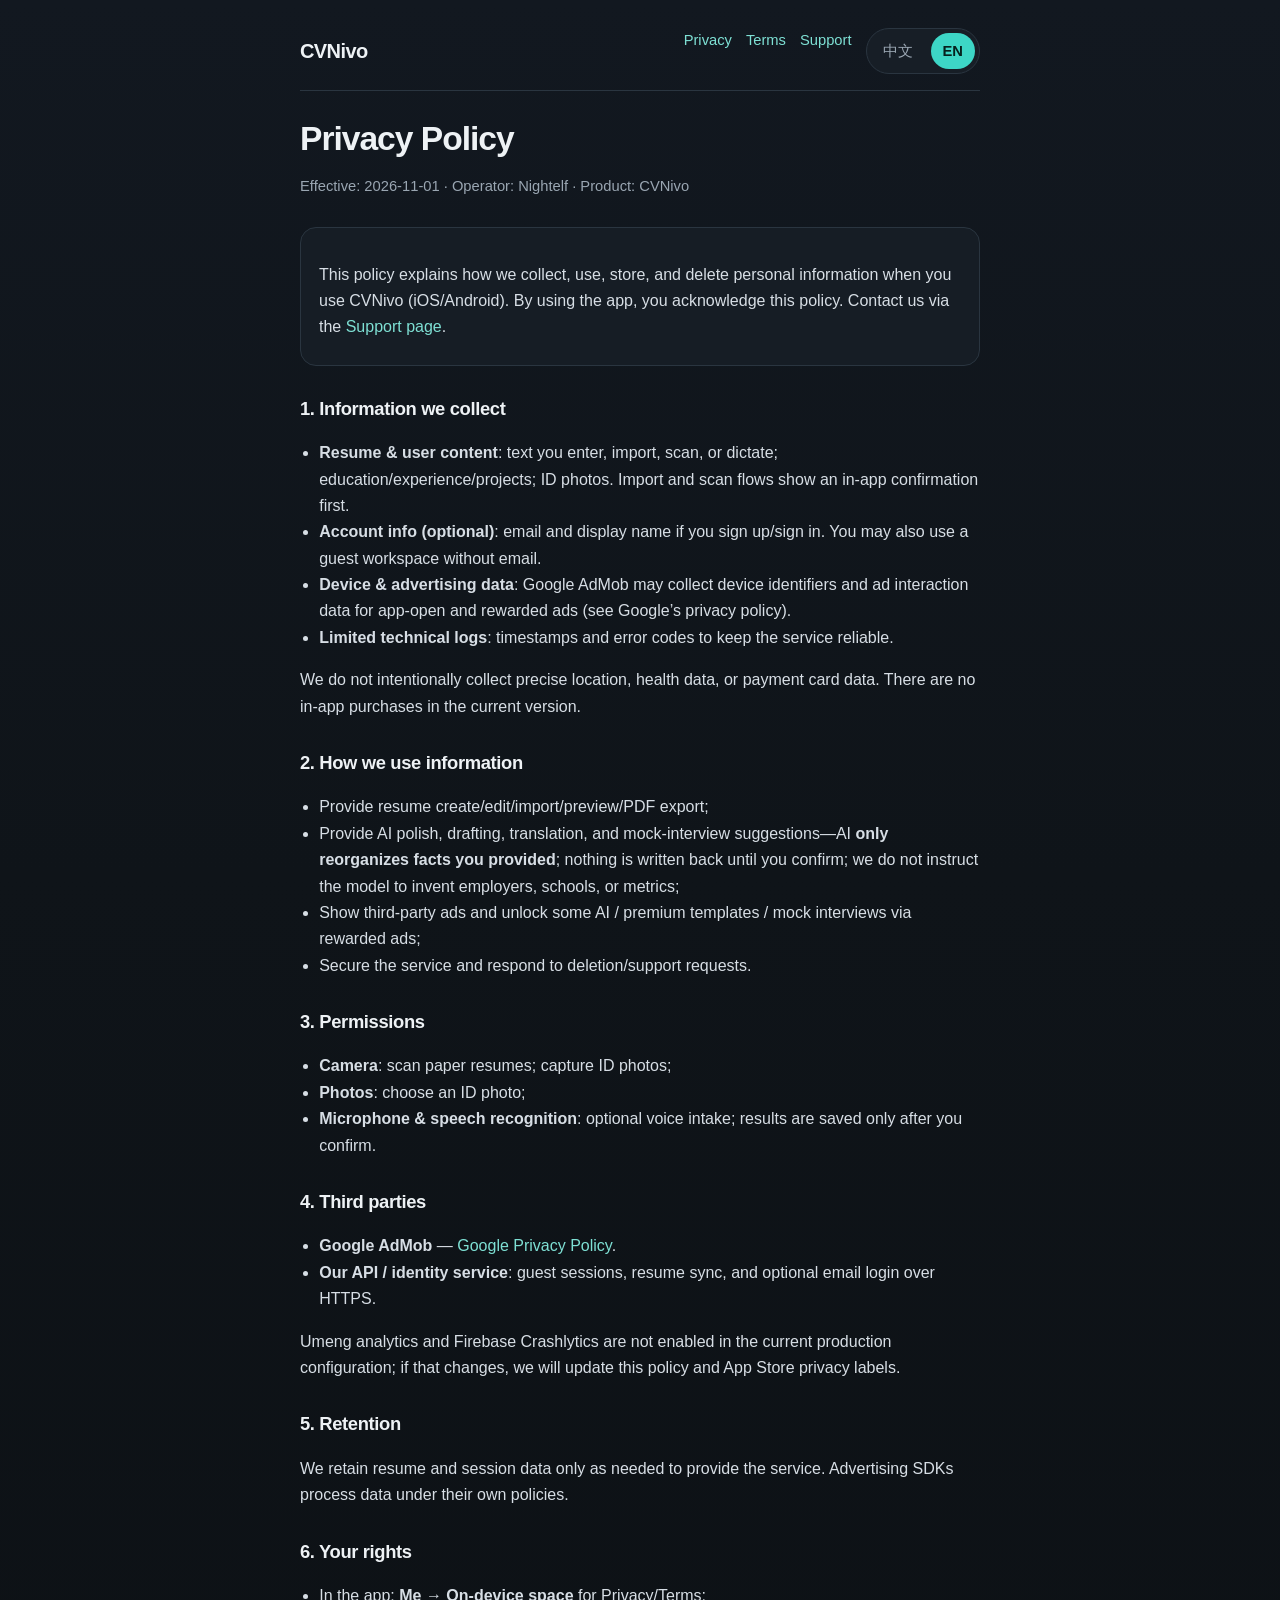
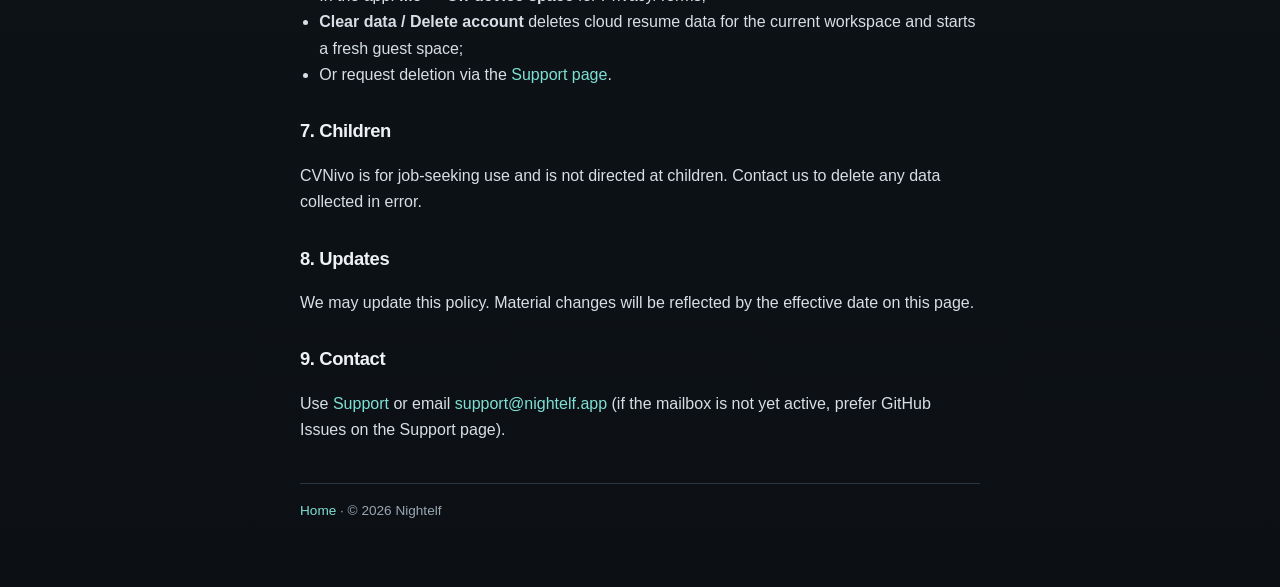
==== privacy.html @ fb0bdf8f "Add CVNivo bilingual legal site for GitHub Pages Privacy, terms, support, and hub pages for App Stor" ====
<!DOCTYPE html>
<html lang="zh">
  <head>
    <meta charset="utf-8" />
    <meta name="viewport" content="width=device-width, initial-scale=1" />
    <title>CVNivo Privacy Policy</title>
    <link rel="stylesheet" href="styles.css" />
  </head>
  <body>
    <div class="wrap">
      <header class="topnav">
        <a class="brand" href="index.html">CVNivo</a>
        <nav class="navlinks">
          <a href="privacy.html"
            ><span class="zh-inline">隐私政策</span
            ><span class="en-inline">Privacy</span></a
          >
          <a href="terms.html"
            ><span class="zh-inline">服务条款</span
            ><span class="en-inline">Terms</span></a
          >
          <a href="support.html"
            ><span class="zh-inline">支持</span
            ><span class="en-inline">Support</span></a
          >
          <div class="lang" role="group" aria-label="Language">
            <button type="button" data-lang="zh">中文</button>
            <button type="button" data-lang="en">EN</button>
          </div>
        </nav>
      </header>

      <article class="zh">
        <h1>隐私政策</h1>
        <p class="meta">生效日期：2026-11-01 · 运营方：Nightelf · 产品：CVNivo</p>

        <div class="card">
          <p>
            本政策说明我们在你使用 CVNivo（iOS / Android 应用）时如何收集、使用、存储与删除个人信息。使用本应用即表示你已阅读本政策。如有疑问，请通过
            <a href="support.html">支持页面</a> 联系我们。
          </p>
        </div>

        <h2>1. 我们收集哪些信息</h2>
        <ul>
          <li>
            <strong>简历与用户内容</strong
            >：你填写、导入、扫描或语音录入的简历正文、教育/经历/项目、证件照等。导入与扫描前应用内会再次提示确认。
          </li>
          <li>
            <strong>账户信息（可选）</strong
            >：若你注册或登录，可能收集电子邮箱与显示名；默认也可使用无需邮箱的本机访客工作区。
          </li>
          <li>
            <strong>设备与广告相关数据</strong
            >：为展示开屏广告与激励广告，Google AdMob 可能收集设备标识符、广告互动等广告数据（详见 Google 隐私政策）。
          </li>
          <li>
            <strong>技术日志</strong
            >：为保障服务可用，服务器可能记录请求时间、错误码等有限诊断信息（不含用于出售的个人信息）。
          </li>
        </ul>
        <p>我们不主动收集精确位置、健康信息或支付卡信息。当前版本无应用内购。</p>

        <h2>2. 我们如何使用信息</h2>
        <ul>
          <li>提供简历创建、编辑、导入、预览与 PDF 导出等核心功能；</li>
          <li>
            提供 AI 润色、成稿、翻译与模拟面试建议——AI
            <strong>仅基于你已提供的内容重组表述</strong
            >，建议需你确认后才会写回简历；我们不会指示模型编造公司、学校或量化业绩；
          </li>
          <li>展示第三方广告，并通过观看激励广告解锁部分 AI / 精品模板 / 模拟面试能力；</li>
          <li>维护安全、防止滥用，以及响应你的删除与支持请求。</li>
        </ul>

        <h2>3. 权限说明</h2>
        <ul>
          <li><strong>相机</strong>：扫描纸质简历、拍摄证件照；</li>
          <li><strong>相册</strong>：选择证件照；</li>
          <li>
            <strong>麦克风与语音识别</strong
            >：语音建档听写；识别结果需你确认后才会写入简历。
          </li>
        </ul>
        <p>你可以在系统设置中随时关闭上述权限；关闭后相关功能不可用，不影响其他功能。</p>

        <h2>4. 第三方服务</h2>
        <ul>
          <li>
            <strong>Google AdMob</strong>：广告展示与激励广告。详见
            <a href="https://policies.google.com/privacy" rel="noopener"
              >Google 隐私政策</a
            >。
          </li>
          <li>
            <strong>业务服务器 / 身份服务</strong
            >：用于访客会话、简历同步与（若启用）邮箱登录。传输使用 HTTPS。
          </li>
        </ul>
        <p>
          当前生产配置未启用友盟统计与 Firebase
          Crashlytics；若日后启用，我们将更新本政策与 App Store 隐私标签。
        </p>

        <h2>5. 存储与跨境</h2>
        <p>
          简历与会话数据存储在我们的业务服务及你使用的设备本地。第三方广告 SDK
          可能按其自身政策在其服务器处理数据。我们仅在提供服务所需的期限内保留数据。
        </p>

        <h2>6. 你的权利：查阅、清除与删除</h2>
        <ul>
          <li>
            在应用内打开 <strong>我的 → 本机空间</strong> 可查看隐私政策与服务条款；
          </li>
          <li>
            使用 <strong>清除数据 / 删除账户</strong>
            可删除当前工作区的云端简历数据，并在本机重建空白访客空间；
          </li>
          <li>
            也可通过 <a href="support.html">支持页面</a> 提交删除请求。我们将在合理期限内处理。
          </li>
        </ul>

        <h2>7. 儿童与未成年人</h2>
        <p>
          CVNivo
          面向求职场景，不以儿童为主要用户。若你认为我们误收集了儿童信息，请联系我们删除。
        </p>

        <h2>8. 政策更新</h2>
        <p>
          我们可能更新本政策。重大变更将通过应用内或本页面更新日期提示。继续使用即视为接受更新后的政策。
        </p>

        <h2>9. 联系我们</h2>
        <p>
          请访问 <a href="support.html">支持与反馈</a>，或发送邮件至
          <a href="mailto:support@nightelf.app">support@nightelf.app</a>（若该邮箱尚未启用，请优先使用支持页中的 GitHub
          Issues）。
        </p>
      </article>

      <article class="en">
        <h1>Privacy Policy</h1>
        <p class="meta">
          Effective: 2026-11-01 · Operator: Nightelf · Product: CVNivo
        </p>

        <div class="card">
          <p>
            This policy explains how we collect, use, store, and delete personal
            information when you use CVNivo (iOS/Android). By using the app, you
            acknowledge this policy. Contact us via the
            <a href="support.html">Support page</a>.
          </p>
        </div>

        <h2>1. Information we collect</h2>
        <ul>
          <li>
            <strong>Resume &amp; user content</strong>: text you enter, import,
            scan, or dictate; education/experience/projects; ID photos. Import and
            scan flows show an in-app confirmation first.
          </li>
          <li>
            <strong>Account info (optional)</strong>: email and display name if you
            sign up/sign in. You may also use a guest workspace without email.
          </li>
          <li>
            <strong>Device &amp; advertising data</strong>: Google AdMob may collect
            device identifiers and ad interaction data for app-open and rewarded
            ads (see Google’s privacy policy).
          </li>
          <li>
            <strong>Limited technical logs</strong>: timestamps and error codes to
            keep the service reliable.
          </li>
        </ul>
        <p>
          We do not intentionally collect precise location, health data, or
          payment card data. There are no in-app purchases in the current version.
        </p>

        <h2>2. How we use information</h2>
        <ul>
          <li>Provide resume create/edit/import/preview/PDF export;</li>
          <li>
            Provide AI polish, drafting, translation, and mock-interview
            suggestions—AI <strong>only reorganizes facts you provided</strong>;
            nothing is written back until you confirm; we do not instruct the
            model to invent employers, schools, or metrics;
          </li>
          <li>
            Show third-party ads and unlock some AI / premium templates / mock
            interviews via rewarded ads;
          </li>
          <li>Secure the service and respond to deletion/support requests.</li>
        </ul>

        <h2>3. Permissions</h2>
        <ul>
          <li><strong>Camera</strong>: scan paper resumes; capture ID photos;</li>
          <li><strong>Photos</strong>: choose an ID photo;</li>
          <li>
            <strong>Microphone &amp; speech recognition</strong>: optional voice
            intake; results are saved only after you confirm.
          </li>
        </ul>

        <h2>4. Third parties</h2>
        <ul>
          <li>
            <strong>Google AdMob</strong> —
            <a href="https://policies.google.com/privacy" rel="noopener"
              >Google Privacy Policy</a
            >.
          </li>
          <li>
            <strong>Our API / identity service</strong>: guest sessions, resume
            sync, and optional email login over HTTPS.
          </li>
        </ul>
        <p>
          Umeng analytics and Firebase Crashlytics are not enabled in the current
          production configuration; if that changes, we will update this policy
          and App Store privacy labels.
        </p>

        <h2>5. Retention</h2>
        <p>
          We retain resume and session data only as needed to provide the service.
          Advertising SDKs process data under their own policies.
        </p>

        <h2>6. Your rights</h2>
        <ul>
          <li>
            In the app: <strong>Me → On-device space</strong> for Privacy/Terms;
          </li>
          <li>
            <strong>Clear data / Delete account</strong> deletes cloud resume data
            for the current workspace and starts a fresh guest space;
          </li>
          <li>
            Or request deletion via the <a href="support.html">Support page</a>.
          </li>
        </ul>

        <h2>7. Children</h2>
        <p>
          CVNivo is for job-seeking use and is not directed at children. Contact us
          to delete any data collected in error.
        </p>

        <h2>8. Updates</h2>
        <p>
          We may update this policy. Material changes will be reflected by the
          effective date on this page.
        </p>

        <h2>9. Contact</h2>
        <p>
          Use <a href="support.html">Support</a> or email
          <a href="mailto:support@nightelf.app">support@nightelf.app</a> (if the
          mailbox is not yet active, prefer GitHub Issues on the Support page).
        </p>
      </article>

      <footer class="footer">
        <a href="index.html"
          ><span class="zh-inline">返回首页</span
          ><span class="en-inline">Home</span></a
        >
        · © 2026 Nightelf
      </footer>
    </div>
    <script src="site.js"></script>
  </body>
</html>
---- styles.css ----
:root {
  --bg: #0f1419;
  --panel: #171e26;
  --text: #eef2f5;
  --muted: #9aa6b2;
  --accent: #3dd6c6;
  --line: #2a3540;
  --link: #7ee0d4;
  --max: 720px;
  --font: "SF Pro Text", "PingFang SC", "Helvetica Neue", Arial, sans-serif;
}

* {
  box-sizing: border-box;
}

html {
  scroll-behavior: smooth;
}

body {
  margin: 0;
  font-family: var(--font);
  background: linear-gradient(180deg, #121820 0%, var(--bg) 40%, #0c1014 100%);
  color: var(--text);
  line-height: 1.65;
  min-height: 100vh;
}

a {
  color: var(--link);
  text-decoration: none;
}

a:hover {
  text-decoration: underline;
}

.wrap {
  max-width: var(--max);
  margin: 0 auto;
  padding: 28px 20px 64px;
}

.topnav {
  display: flex;
  flex-wrap: wrap;
  gap: 10px 16px;
  align-items: center;
  justify-content: space-between;
  margin-bottom: 28px;
  padding-bottom: 16px;
  border-bottom: 1px solid var(--line);
}

.brand {
  font-weight: 800;
  letter-spacing: -0.03em;
  font-size: 1.25rem;
  color: var(--text);
  text-decoration: none;
}

.navlinks {
  display: flex;
  flex-wrap: wrap;
  gap: 12px 14px;
  font-size: 0.92rem;
}

.lang {
  display: inline-flex;
  gap: 6px;
  background: var(--panel);
  border: 1px solid var(--line);
  border-radius: 999px;
  padding: 4px;
}

.lang button {
  appearance: none;
  border: 0;
  background: transparent;
  color: var(--muted);
  border-radius: 999px;
  padding: 6px 12px;
  font: inherit;
  cursor: pointer;
}

.lang button.active {
  background: var(--accent);
  color: #06201d;
  font-weight: 700;
}

h1 {
  font-size: clamp(1.6rem, 4vw, 2.1rem);
  line-height: 1.2;
  letter-spacing: -0.03em;
  margin: 0 0 8px;
}

.meta {
  color: var(--muted);
  font-size: 0.92rem;
  margin-bottom: 28px;
}

h2 {
  font-size: 1.15rem;
  margin: 28px 0 10px;
  letter-spacing: -0.02em;
}

p,
li {
  color: #d7dee5;
}

ul {
  padding-left: 1.2em;
}

.card {
  background: rgba(23, 30, 38, 0.9);
  border: 1px solid var(--line);
  border-radius: 16px;
  padding: 18px 18px 8px;
  margin: 18px 0;
}

.grid {
  display: grid;
  gap: 12px;
}

@media (min-width: 640px) {
  .grid.two {
    grid-template-columns: 1fr 1fr;
  }
}

.tile {
  display: block;
  background: var(--panel);
  border: 1px solid var(--line);
  border-radius: 14px;
  padding: 16px;
  color: inherit;
  text-decoration: none;
}

.tile:hover {
  border-color: var(--accent);
  text-decoration: none;
}

.tile strong {
  display: block;
  margin-bottom: 6px;
  color: var(--text);
}

.tile span {
  color: var(--muted);
  font-size: 0.92rem;
}

.footer {
  margin-top: 40px;
  padding-top: 16px;
  border-top: 1px solid var(--line);
  color: var(--muted);
  font-size: 0.85rem;
}

.zh,
.en {
  display: none;
}

html[lang="zh"] .zh,
html[lang="en"] .en {
  display: block;
}

html[lang="zh"] .zh-inline,
html[lang="en"] .en-inline {
  display: inline;
}

.zh-inline,
.en-inline {
  display: none;
}
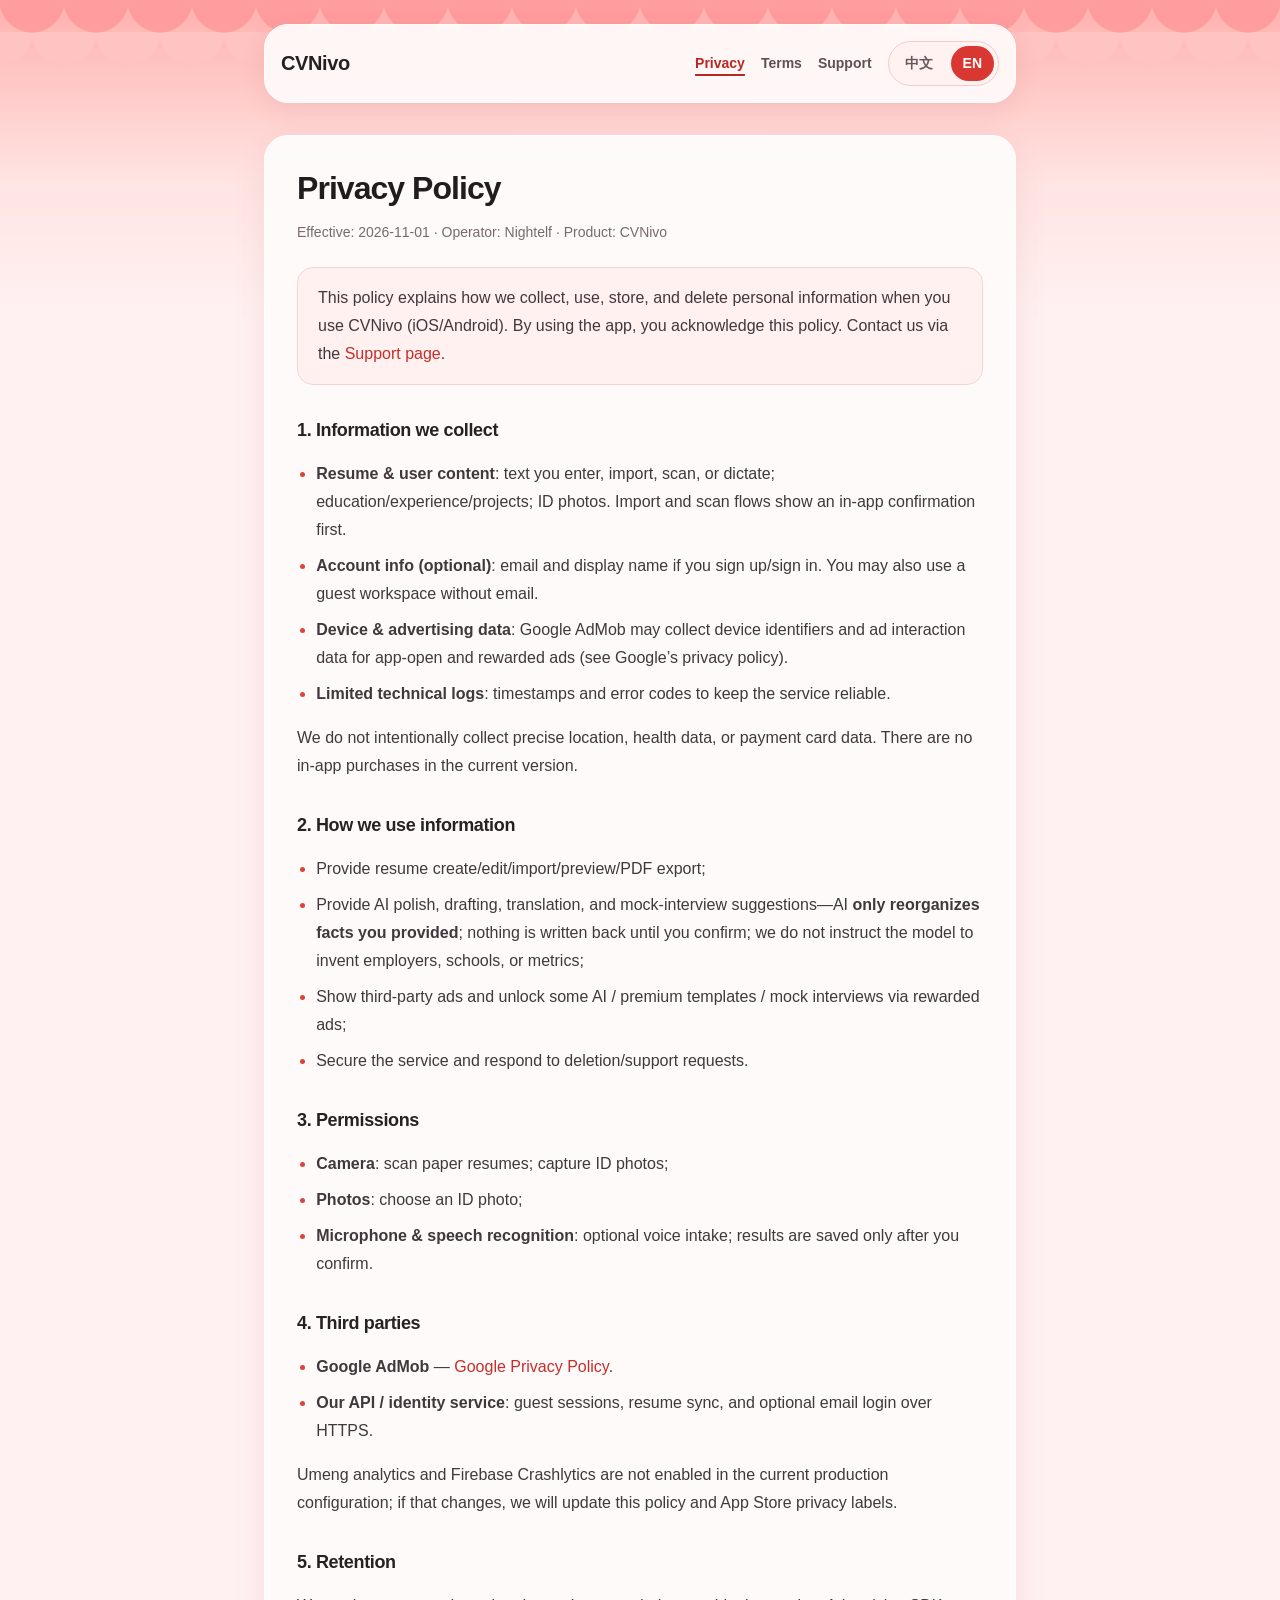
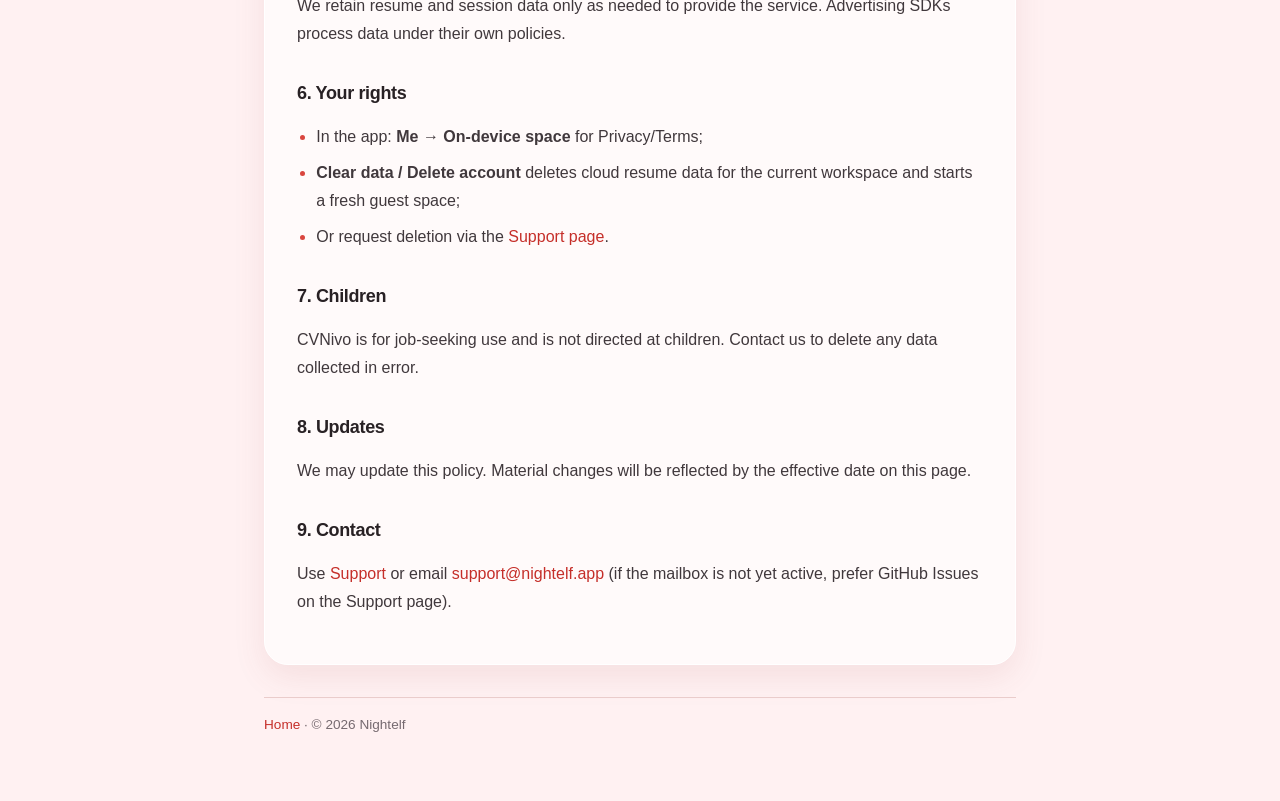
==== commit de3ff569: "Refresh legal pages to match app design" ====
--- a/privacy.html
+++ b/privacy.html
@@ -6,12 +6,13 @@
     <title>CVNivo Privacy Policy</title>
     <link rel="stylesheet" href="styles.css" />
   </head>
-  <body>
+  <body class="legal-page">
+    <a class="skip-link" href="#main-content"><span class="zh-inline">跳至正文</span><span class="en-inline">Skip to content</span></a>
     <div class="wrap">
       <header class="topnav">
         <a class="brand" href="index.html">CVNivo</a>
         <nav class="navlinks">
-          <a href="privacy.html"
+          <a aria-current="page" href="privacy.html"
             ><span class="zh-inline">隐私政策</span
             ><span class="en-inline">Privacy</span></a
           >
@@ -30,6 +31,7 @@
         </nav>
       </header>
 
+      <main id="main-content">
       <article class="zh">
         <h1>隐私政策</h1>
         <p class="meta">生效日期：2026-11-01 · 运营方：Nightelf · 产品：CVNivo</p>
@@ -268,6 +270,7 @@
         </p>
       </article>
 
+      </main>
       <footer class="footer">
         <a href="index.html"
           ><span class="zh-inline">返回首页</span
--- a/styles.css
+++ b/styles.css
@@ -194,3 +194,126 @@
 .en-inline {
   display: none;
 }
+
+/* Legal reading pages: the same warm palette as the CVNivo app. */
+body.legal-page {
+  --text: #242023;
+  --muted: #766a70;
+  --accent: #e9423b;
+  --line: #f0cdcc;
+  --link: #c52e29;
+  --panel: #fffafa;
+  color: var(--text);
+  background-color: #fff1f2;
+  background-image: radial-gradient(circle at 50% 0, #ff9c9d 0 32px, transparent 33px),
+    radial-gradient(circle at 50% 0, #ffc3c1 0 32px, transparent 33px),
+    linear-gradient(180deg, #ffb0ad 0, #ffe4e2 180px, #fff1f2 320px);
+  background-size: 64px 64px, 64px 64px, 100% 100%;
+  background-position: 0 0, 32px 32px, 0 0;
+  background-repeat: repeat-x, repeat-x, no-repeat;
+}
+
+.legal-page .wrap {
+  max-width: 800px;
+  padding: 24px 24px 64px;
+}
+
+.legal-page .topnav {
+  margin-bottom: 32px;
+  padding: 16px;
+  gap: 16px 24px;
+  background: rgba(255, 250, 250, .94);
+  border: 1px solid #fff;
+  border-radius: 24px;
+  box-shadow: 0 8px 24px rgba(153, 72, 67, .10);
+}
+
+.legal-page .brand {
+  font-size: 1.25rem;
+  font-weight: 700;
+  letter-spacing: -.02em;
+}
+
+.legal-page .navlinks {
+  align-items: center;
+  gap: 8px 16px;
+  font-size: .875rem;
+  font-weight: 600;
+}
+
+.legal-page .navlinks a {
+  color: #5e5053;
+  padding: 8px 0;
+}
+
+.legal-page .navlinks a[aria-current="page"] {
+  color: #b82722;
+  text-decoration: underline;
+  text-decoration-thickness: 2px;
+  text-underline-offset: 6px;
+}
+
+.legal-page .lang {
+  background: #fff2f1;
+  border-color: #f3cdca;
+}
+
+.legal-page .lang button { color: #65575b; }
+.legal-page .lang button.active { background: #d93832; color: #fff; }
+.legal-page .lang button:hover:not(.active) { background: #ffe0de; }
+.legal-page a:focus-visible, .legal-page button:focus-visible {
+  outline: 3px solid #a72420;
+  outline-offset: 3px;
+}
+
+.legal-page main {
+  background: rgba(255, 251, 251, .96);
+  border: 1px solid #fff;
+  border-radius: 24px;
+  padding: 32px;
+  box-shadow: 0 12px 32px rgba(153, 72, 67, .10);
+}
+
+.legal-page h1 { font-size: 2rem; line-height: 1.25; color: #211c1e; }
+.legal-page h2 { font-size: 1.125rem; line-height: 1.5; margin: 32px 0 12px; color: #282124; }
+.legal-page p, .legal-page li { color: #40383c; font-size: 1rem; line-height: 1.75; overflow-wrap: anywhere; }
+.legal-page li + li { margin-top: 8px; }
+.legal-page li::marker { color: #d9453e; }
+.legal-page .meta { color: var(--muted); font-size: .875rem; line-height: 1.5; margin-bottom: 24px; }
+.legal-page .card {
+  background: #fff1ef;
+  border-color: #f6d4d0;
+  border-radius: 16px;
+  padding: 16px 20px;
+  margin: 24px 0;
+}
+.legal-page .card p { margin: 0; }
+.legal-page .footer { border-color: #eacccb; color: var(--muted); margin-top: 32px; }
+.legal-page .skip-link {
+  position: fixed;
+  z-index: 10;
+  left: 16px;
+  top: 8px;
+  transform: translateY(-150%);
+  padding: 8px 16px;
+  background: #fff;
+  border: 2px solid #c52e29;
+  border-radius: 8px;
+}
+.legal-page .skip-link:focus { transform: translateY(0); }
+
+@media (max-width: 520px) {
+  .legal-page .wrap { padding: 16px 12px 48px; }
+  .legal-page .topnav { margin-bottom: 24px; padding: 16px; gap: 8px; }
+  .legal-page .brand { width: 100%; }
+  .legal-page .navlinks { width: 100%; gap: 8px 12px; }
+  .legal-page .lang { margin-left: auto; }
+  .legal-page main { padding: 24px 20px; border-radius: 24px; }
+  .legal-page h1 { font-size: 1.5rem; line-height: 2rem; }
+  .legal-page h2 { margin-top: 24px; }
+  .legal-page .card { padding: 16px; }
+}
+
+@media (prefers-reduced-motion: reduce) {
+  html { scroll-behavior: auto; }
+}
